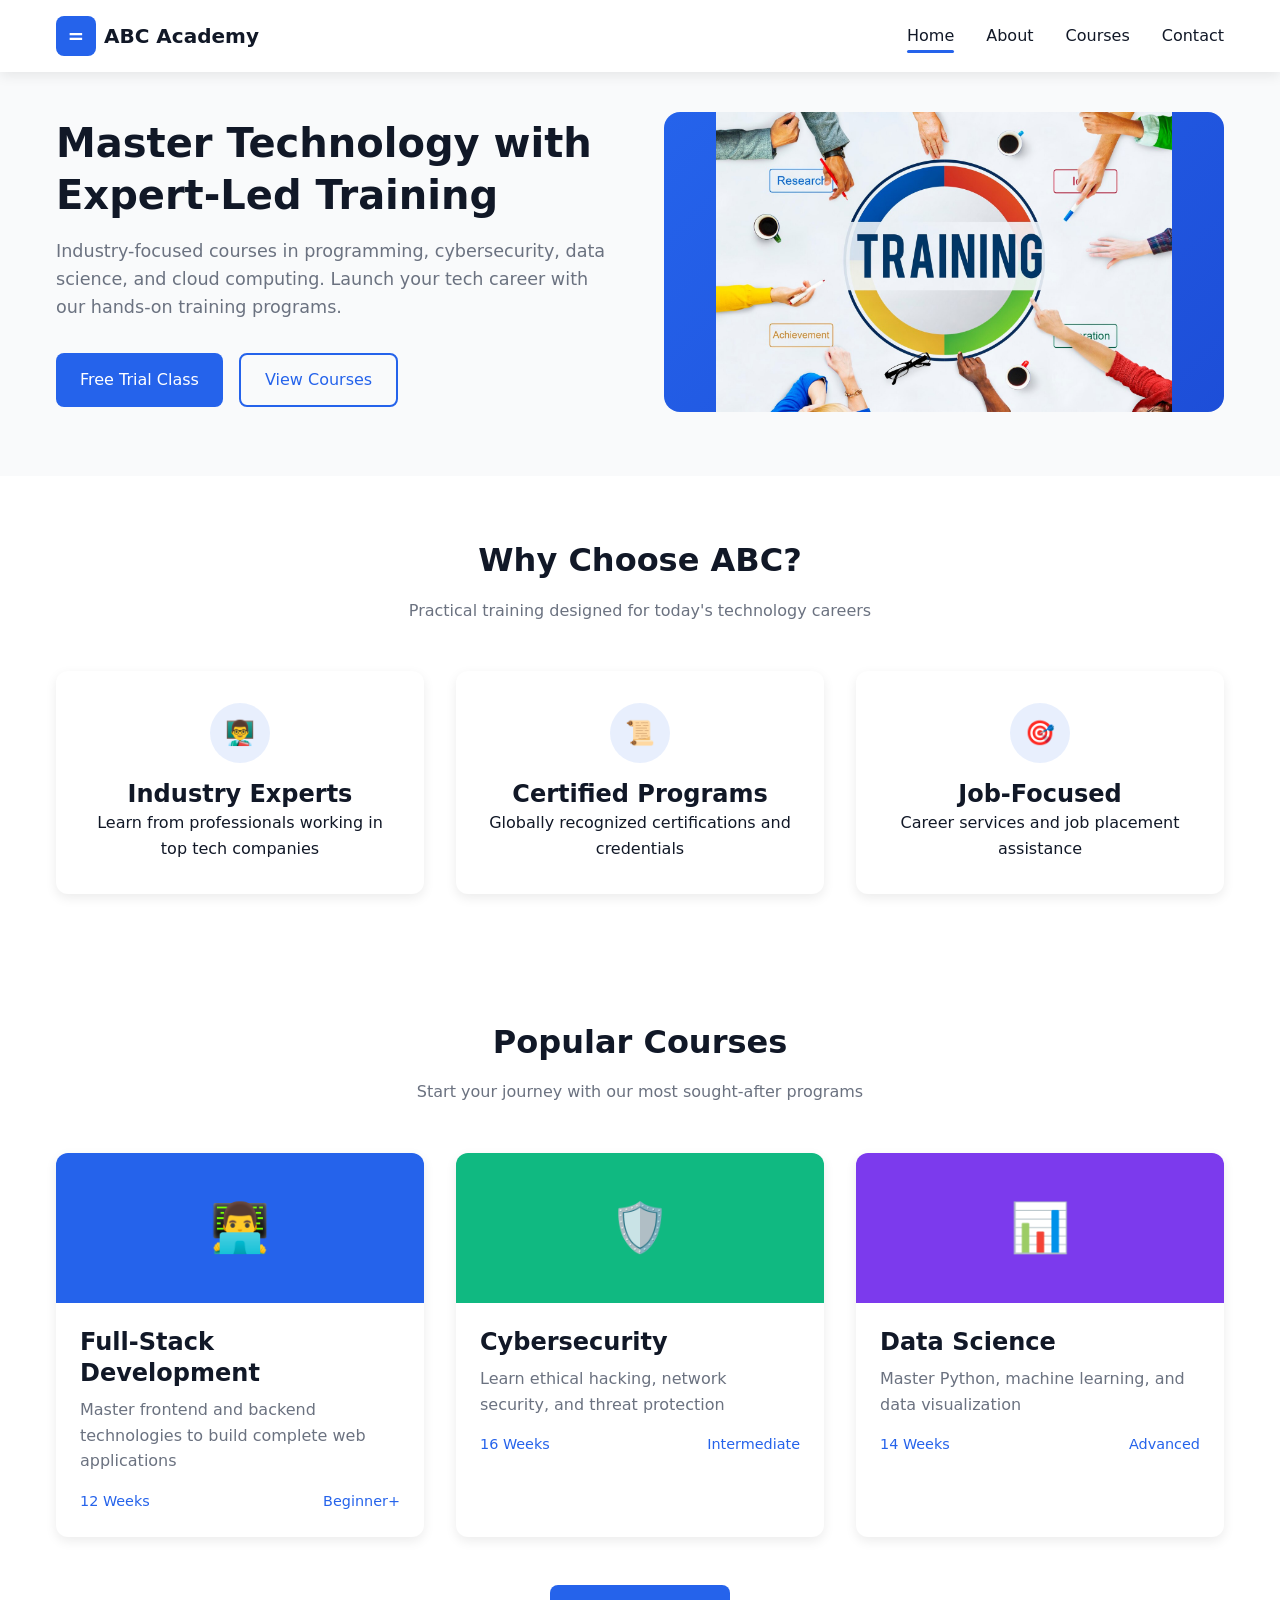
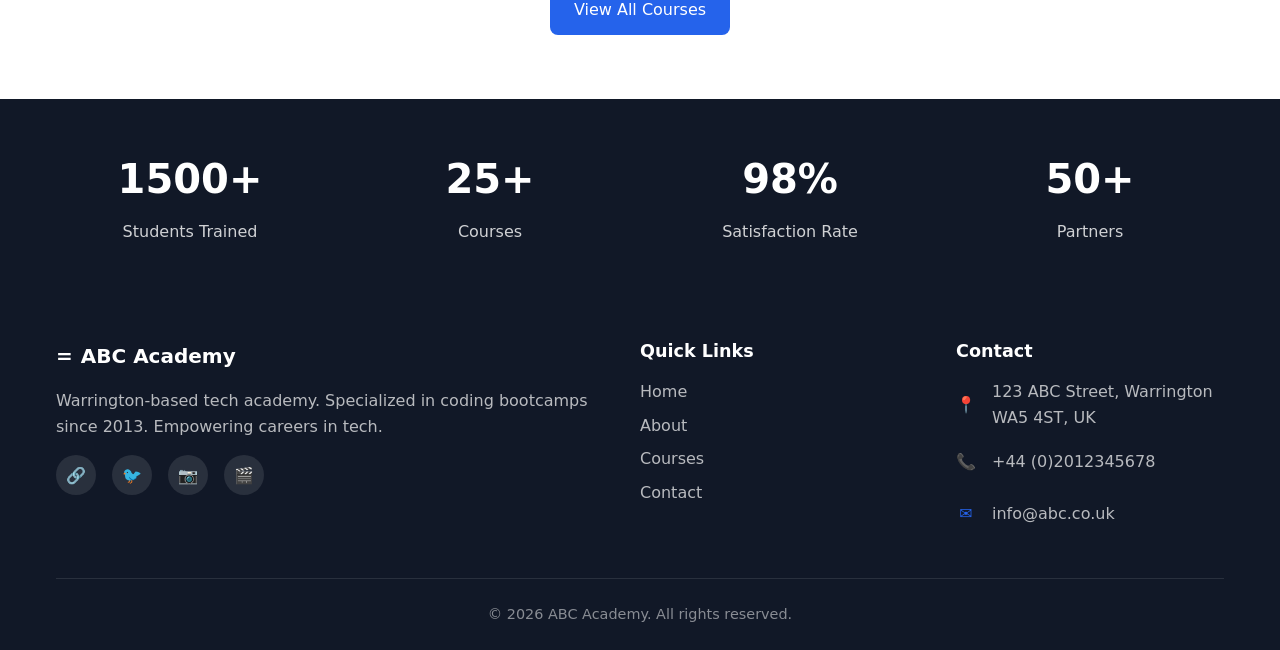
==== index.html @ 11ff4660 "multipage" ====
<!DOCTYPE html>
<html lang="en">
<head>
    <meta charset="UTF-8">
    <meta name="viewport" content="width=device-width, initial-scale=1.0">
    <title>ABC Academy | Technology Education</title>
    <link rel="stylesheet" href="style.css">
</head>
<body>
    <!-- Header -->
<header class="main-header">
    <div class="container">
        <nav class="navbar">
            <a href="index.html" class="logo">
                <div class="logo-icon">=</div>
                ABC Academy
            </a>
            
            <!-- Mobile menu checkbox -->
            <input type="checkbox" id="menu-toggle">
            
            <!-- Hamburger -->
            <label for="menu-toggle" class="mobile-menu-btn"></label>
            
            <!-- Navigation Links -->
            <ul class="nav-links">
                <li><a href="index.html" class="active">Home</a></li>
                <li><a href="about.html">About</a></li>
                <li><a href="courses.html">Courses</a></li>
                <li><a href="contact.html">Contact</a></li>
            </ul>
        </nav>
    </div>
</header>

    <!-- Hero Section -->
    <section class="hero">
        <div class="container">
            <div class="hero-content">
                <div class="hero-text">
                    <h1>Master Technology with Expert-Led Training</h1>
                    <p>Industry-focused courses in programming, cybersecurity, data science, and cloud computing. Launch your tech career with our hands-on training programs.</p>
                    
                    <div class="hero-buttons">
                        <a href="contact.html" class="btn btn-primary">Free Trial Class</a>
                        <a href="courses.html" class="btn btn-secondary">View Courses</a>
                    </div>
                </div>
                
                <div class="hero-image">
                    <img src="images/training.jpg"  height="300px" alt="something something">
                </div>
            </div>
        </div>
    </section>

    <!-- Features -->
    <section class="features">
        <div class="container">
            <h2 class="section-title">Why Choose ABC?</h2>
            <p class="section-subtitle">Practical training designed for today's technology careers</p>
            
            <div class="features-grid">
                <div class="feature-card">
                    <div class="feature-icon">👨‍🏫</div>
                    <h3>Industry Experts</h3>
                    <p>Learn from professionals working in top tech companies</p>
                </div>
                
                <div class="feature-card">
                    <div class="feature-icon">📜</div>
                    <h3>Certified Programs</h3>
                    <p>Globally recognized certifications and credentials</p>
                </div>
                
                <div class="feature-card">
                    <div class="feature-icon">🎯</div>
                    <h3>Job-Focused</h3>
                    <p>Career services and job placement assistance</p>
                </div>
            </div>
        </div>
    </section>

    <!-- Popular Courses -->
    <section class="courses">
        <div class="container">
            <h2 class="section-title">Popular Courses</h2>
            <p class="section-subtitle">Start your journey with our most sought-after programs</p>
            
            <div class="courses-grid">
                <div class="course-card">
                    <div class="course-image" style="background: var(--primary);">👨‍💻</div>
                    <div class="course-content">
                        <h3>Full-Stack Development</h3>
                        <p>Master frontend and backend technologies to build complete web applications</p>
                        <div class="course-meta">
                            <span>12 Weeks</span>
                            <span>Beginner+</span>
                        </div>
                    </div>
                </div>
                
                <div class="course-card">
                    <div class="course-image" style="background: var(--secondary);">🛡️</div>
                    <div class="course-content">
                        <h3>Cybersecurity</h3>
                        <p>Learn ethical hacking, network security, and threat protection</p>
                        <div class="course-meta">
                            <span>16 Weeks</span>
                            <span>Intermediate</span>
                        </div>
                    </div>
                </div>
                
                <div class="course-card">
                    <div class="course-image" style="background: #7c3aed;">📊</div>
                    <div class="course-content">
                        <h3>Data Science</h3>
                        <p>Master Python, machine learning, and data visualization</p>
                        <div class="course-meta">
                            <span>14 Weeks</span>
                            <span>Advanced</span>
                        </div>
                    </div>
                </div>
            </div>
            
            <div style="text-align: center; margin-top: 3rem;">
                <a href="courses.html" class="btn btn-primary">View All Courses</a>
            </div>
        </div>
    </section>

    <!-- Stats -->
    <section class="stats">
        <div class="container">
            <div class="stats-grid">
                <div class="stat-item">
                    <span class="stat-number">1500+</span>
                    <span class="stat-label">Students Trained</span>
                </div>
                <div class="stat-item">
                    <span class="stat-number">25+</span>
                    <span class="stat-label">Courses</span>
                </div>
                <div class="stat-item">
                    <span class="stat-number">98%</span>
                    <span class="stat-label">Satisfaction Rate</span>
                </div>
                <div class="stat-item">
                    <span class="stat-number">50+</span>
                    <span class="stat-label">Partners</span>
                </div>
            </div>
        </div>
    </section>

    <!-- Footer -->
    <footer class="main-footer">
        <div class="container">
            <div class="footer-content">
                <div class="footer-about">
                    <div class="footer-logo">
                        <span class="icon">=</span>
                        ABC Academy
                    </div>
                    <p>Warrington-based tech academy. Specialized in coding bootcamps since 2013. Empowering careers in tech.</p>
                    <div class="social-icons">
                        <a href="#">🔗</a>
                        <a href="#">🐦</a>
                        <a href="#">📷</a>
                        <a href="#">🎬</a>
                    </div>
                </div>
                
                <div class="footer-links">
                    <h4>Quick Links</h4>
                    <ul>
                        <li><a href="index.html">Home</a></li>
                        <li><a href="about.html">About</a></li>
                        <li><a href="courses.html">Courses</a></li>
                        <li><a href="contact.html">Contact</a></li>
                    </ul>
                </div>
                
                <div class="footer-contact">
                    <h4>Contact</h4>
                    <div class="contact-item footer">
                        <span class="icon">📍</span>
                        <span>123 ABC Street, Warrington WA5 4ST, UK</span>
                    </div>
                    <div class="contact-item footer">
                        <span class="icon">📞</span>
                        <span>+44 (0)2012345678</span>
                    </div>
                    <div class="contact-item footer">
                        <span class="icon">✉️</span>
                        <span>info@abc.co.uk</span>
                    </div>
                </div>
            </div>
            
            <div class="footer-bottom">
                <p>&copy; 2026 ABC Academy. All rights reserved.</p>
            </div>
        </div>
    </footer>

</body>
</html>
---- style.css ----
/* CSS Variables */
:root {
    --primary: #2563eb;
    --primary-dark: #1d4ed8;
    --secondary: #10b981;
    --dark: #111827;
    --gray: #6b7280;
    --light: #f9fafb;
    --white: #ffffff;
    --shadow: 0 4px 12px rgba(0, 0, 0, 0.08);
    --border: 1px solid #e5e7eb;
}

/* Reset & Base Styles */
* {
    margin: 0;
    padding: 0;
    box-sizing: border-box;
}

html {
    scroll-behavior: smooth;
}

body {
    font-family: system-ui, -apple-system, sans-serif;
    line-height: 1.6;
    color: var(--dark);
    background: var(--white);
}

.container {
    width: 100%;
    max-width: 1200px;
    margin: 0 auto;
    padding: 0 1rem;
}

section {
    padding: 4rem 0;
}

/* Typography */
h1, h2, h3, h4 {
    font-weight: 700;
    line-height: 1.3;
}

h1 { font-size: 2.5rem; }
h2 { font-size: 2rem; }
h3 { font-size: 1.5rem; }

.section-title {
    text-align: center;
    margin-bottom: 1rem;
}

.section-subtitle {
    text-align: center;
    color: var(--gray);
    max-width: 600px;
    margin: 0 auto 3rem;
}

/* Navigation */
.main-header {
    position: fixed;
    top: 0;
    width: 100%;
    background: var(--white);
    box-shadow: var(--shadow);
    z-index: 1000;
    padding: 1rem 0;
}

.navbar {
    display: flex;
    justify-content: space-between;
    align-items: center;
    position: relative;
}

.logo {
    display: flex;
    align-items: center;
    gap: 0.5rem;
    text-decoration: none;
    color: var(--dark);
    font-weight: 700;
    font-size: 1.25rem;
}

.logo-icon {
    width: 40px;
    height: 40px;
    background: var(--primary);
    color: var(--white);
    border-radius: 8px;
    display: flex;
    align-items: center;
    justify-content: center;
}

.nav-links {
    display: flex;
    gap: 2rem;
    list-style: none;
}

.nav-links a {
    text-decoration: none;
    color: var(--dark);
    font-weight: 500;
    padding: 0.5rem 0;
    position: relative;
}

.nav-links a:hover {
    color: var(--primary);
}

/* Pseudo-element for active state */
.nav-links a.active::after {
    content: '';
    position: absolute;
    bottom: 0;
    left: 0;
    width: 100%;
    height: 3px;
    background: var(--primary);
    border-radius: 2px;
}

/* Mobile Menu */
#menu-toggle {
    position: absolute;
    opacity: 0;
    width: 0;
    height: 0;
    margin: 0;
    padding: 0;
    border: 0;
}

.mobile-menu-btn {
    display: none;
    background: none;
    border: none;
    font-size: 1.5rem;
    cursor: pointer;
    color: var(--dark);
    padding: 0.5rem;
    z-index: 1001;
}

/* Buttons */
.btn {
    display: inline-flex;
    align-items: center;
    gap: 0.5rem;
    padding: 0.75rem 1.5rem;
    border-radius: 8px;
    text-decoration: none;
    font-weight: 500;
    border: none;
    cursor: pointer;
    transition: all 0.3s;
}

.btn-primary {
    background: var(--primary);
    color: var(--white);
}

.btn-primary:hover {
    background: var(--primary-dark);
    transform: translateY(-2px);
}

.btn-secondary {
    background: transparent;
    border: 2px solid var(--primary);
    color: var(--primary);
}

.btn-secondary:hover {
    background: var(--primary);
    color: var(--white);
}

.btn-block {
    width: 100%;
    justify-content: center;
}

/* Hero Section */
.hero {
    padding-top: 7rem;
    background: var(--light);
}

.hero-content {
    display: grid;
    grid-template-columns: 1fr 1fr;
    gap: 3rem;
    align-items: center;
}

.hero-text h1 {
    margin-bottom: 1rem;
}

.hero-text p {
    color: var(--gray);
    margin-bottom: 2rem;
    font-size: 1.1rem;
}

.hero-buttons {
    display: flex;
    gap: 1rem;
}

.hero-image {
    background: linear-gradient(135deg, var(--primary), var(--primary-dark));
    height: 300px;
    border-radius: 16px;
    display: flex;
    align-items: center;
    justify-content: center;
    color: var(--white);
    font-size: 4rem;
}

/* Features Section */
.features-grid {
    display: grid;
    grid-template-columns: repeat(auto-fit, minmax(250px, 1fr));
    gap: 2rem;
}

.feature-card {
    background: var(--white);
    padding: 2rem;
    border-radius: 12px;
    box-shadow: var(--shadow);
    text-align: center;
    transition: transform 0.3s;
}

.feature-card:hover {
    transform: translateY(-5px);
}

.feature-icon {
    width: 60px;
    height: 60px;
    background: rgba(37, 99, 235, 0.1);
    border-radius: 50%;
    display: flex;
    align-items: center;
    justify-content: center;
    margin: 0 auto 1rem;
    color: var(--primary);
    font-size: 1.5rem;
}

/* Courses Section */
.courses-grid {
    display: grid;
    grid-template-columns: repeat(auto-fit, minmax(280px, 1fr));
    gap: 2rem;
}

.course-card {
    background: var(--white);
    border-radius: 12px;
    overflow: hidden;
    box-shadow: var(--shadow);
    transition: transform 0.3s;
}

.course-card:hover {
    transform: translateY(-5px);
}

.course-image {
    height: 150px;
    display: flex;
    align-items: center;
    justify-content: center;
    color: var(--white);
    font-size: 3rem;
}

.course-content {
    padding: 1.5rem;
}

.course-content h3 {
    margin-bottom: 0.5rem;
}

.course-content p {
    color: var(--gray);
    margin-bottom: 1rem;
}

.course-meta {
    display: flex;
    justify-content: space-between;
    color: var(--primary);
    font-weight: 500;
    font-size: 0.9rem;
}

/* About Page */
.about-content {
    align-items: center;
}

.about-text p {
    color: var(--gray);
    margin-bottom: 1rem;
}

.values-grid {
    display: grid;
    grid-template-columns: repeat(auto-fit, minmax(250px, 1fr));
    gap: 2rem;
    margin-top: 3rem;
}

.value-card {
    text-align: center;
    padding: 2rem;
}

.value-card .icon {
    font-size: 2.5rem;
    color: var(--primary);
    margin-bottom: 1rem;
}

/* Stats */
.stats {
    background: var(--dark);
    color: var(--white);
    padding: 3rem 0;
}

.stats-grid {
    display: grid;
    grid-template-columns: repeat(auto-fit, minmax(200px, 1fr));
    gap: 2rem;
    text-align: center;
}

.stat-number {
    font-size: 2.5rem;
    font-weight: 700;
    display: block;
    margin-bottom: 0.5rem;
}

.stat-label {
    color: rgba(255, 255, 255, 0.8);
}

/*  Contact Form  */
.contact-content {
    display: grid;
    grid-template-columns: 1fr 1fr;
    gap: 3rem;
}

.contact-info h3 {
    margin-bottom: 1rem;
}

.contact-details {
    margin-top: 2rem;
}

.contact-item {
    display: flex;
    align-items: center;
    gap: 1rem;
    margin-bottom: 1rem;
}

.contact-item .icon {
    width: 40px;
    height: 40px;
    background: var(--light);
    border-radius: 50%;
    display: flex;
    align-items: center;
    justify-content: center;
    color: var(--primary);
}

.form-group {
    margin-bottom: 1rem;
}

.form-group label {
    display: block;
    margin-bottom: 0.5rem;
    font-weight: 500;
}

.form-group input,
.form-group select,
.form-group textarea {
    width: 100%;
    padding: 0.75rem;
    border: var(--border);
    border-radius: 8px;
    font-family: inherit;
}

.form-group textarea {
    min-height: 150px;
    resize: vertical;
}

/* Footer */
.main-footer {
    background: var(--dark);
    color: var(--white);
    padding: 3rem 0 1.5rem;
}

.footer-content {
    display: grid;
    grid-template-columns: 2fr 1fr 1fr;
    gap: 3rem;
    margin-bottom: 2rem;
}

.footer-logo {
    display: flex;
    align-items: center;
    gap: 0.5rem;
    font-size: 1.25rem;
    font-weight: 700;
    margin-bottom: 1rem;
}

.footer-about p {
    color: rgba(255, 255, 255, 0.7);
    margin: 1rem 0;
}

.social-icons {
    display: flex;
    gap: 1rem;
    margin-top: 1rem;
}

.social-icons a {
    width: 40px;
    height: 40px;
    background: rgba(255, 255, 255, 0.1);
    border-radius: 50%;
    display: flex;
    align-items: center;
    justify-content: center;
    color: var(--white);
    text-decoration: none;
    transition: all 0.3s;
}

.social-icons a:hover {
    background: var(--primary);
    transform: translateY(-3px);
}

.footer-links h4,
.footer-contact h4 {
    margin-bottom: 1rem;
    font-size: 1.1rem;
}

.footer-links ul {
    list-style: none;
}

.footer-links a {
    color: rgba(255, 255, 255, 0.7);
    text-decoration: none;
    display: block;
    margin-bottom: 0.5rem;
    transition: color 0.3s;
}

.footer-links a:hover {
    color: var(--white);
    padding-left: 5px;
}

.contact-item.footer {
    color: rgba(255, 255, 255, 0.7);
    margin-bottom: 0.75rem;
}

.contact-item.footer .icon {
    background: transparent;
    color: var(--primary);
    width: 20px;
}

.footer-bottom {
    text-align: center;
    padding-top: 1.5rem;
    border-top: 1px solid rgba(255, 255, 255, 0.1);
    color: rgba(255, 255, 255, 0.5);
    font-size: 0.9rem;
}


/* Pricing Section */
.pricing {
    background: var(--light);
}

.pricing-grid {
    display: grid;
    grid-template-columns: repeat(auto-fit, minmax(300px, 1fr));
    gap: 2rem;
}

.price-card {
    background: var(--white);
    padding: 2rem;
    border-radius: 12px;
    box-shadow: var(--shadow);
    text-align: center;
}

.price {
    font-size: 2.5rem;
    font-weight: 700;
    color: var(--primary);
    margin: 1rem 0;
}

.price-period {
    color: var(--gray);
    font-size: 0.9rem;
}

.price-card ul {
    list-style: none;
    margin: 1.5rem 0;
    text-align: left;
    padding-left: 1rem;
}

.price-card li {
    margin-bottom: 0.5rem;
}

/* Hours Section */
.hours {
    margin-top: 2rem;
    background: var(--light);
    padding: 1.5rem;
    border-radius: 12px;
}

.hours h4 {
    margin-bottom: 1rem;
}

.hours ul {
    list-style: none;
}

.hours li {
    margin-bottom: 0.5rem;
}

/* Map Section */
.map-container {
    background: #ddd;
    height: 300px;
    border-radius: 12px;
    display: flex;
    align-items: center;
    justify-content: center;
    color: var(--gray);
    margin-top: 2rem;
}

.map-content {
    text-align: center;
}

/* Responsive Design */
@media (max-width: 768px) {
    h1 { font-size: 2rem; }
    h2 { font-size: 1.75rem; }
    
    section { padding: 3rem 0; }
    
    .hero-content,
    .about-content,
    .contact-content,
    .footer-content {
        grid-template-columns: 1fr;
    }
    
    /* Mobile menu fix*/
    .mobile-menu-btn {
        display: block;
    }
    
    .mobile-menu-btn::before {
        content: '☰';
    }
    
    #menu-toggle:checked + .mobile-menu-btn::before {
        content: '✕';
    }
    
    .nav-links {
        display: none;
        position: absolute;
        top: 100%;
        left: 0;
        width: 100%;
        background: var(--white);
        flex-direction: column;
        padding: 1rem;
        box-shadow: var(--shadow);
        z-index: 1000;
    }
    
    #menu-toggle:checked ~ .nav-links {
        display: flex;
    }
    
    .hero-buttons {
        flex-direction: column;
    }
    
    .hero-image{
        height: 250px;
        font-size: 3rem;
    }
    
    .floating-btn {
        width: 50px;
        height: 50px;
        font-size: 1.25rem;
        bottom: 1rem;
        right: 1rem;
    }
}

@media (max-width: 480px) {
    .hero-text h1 { font-size: 1.75rem; }
    .section-title { font-size: 1.5rem; }
    
    .btn {
        padding: 0.5rem 1rem;
        font-size: 0.9rem;
    }
}
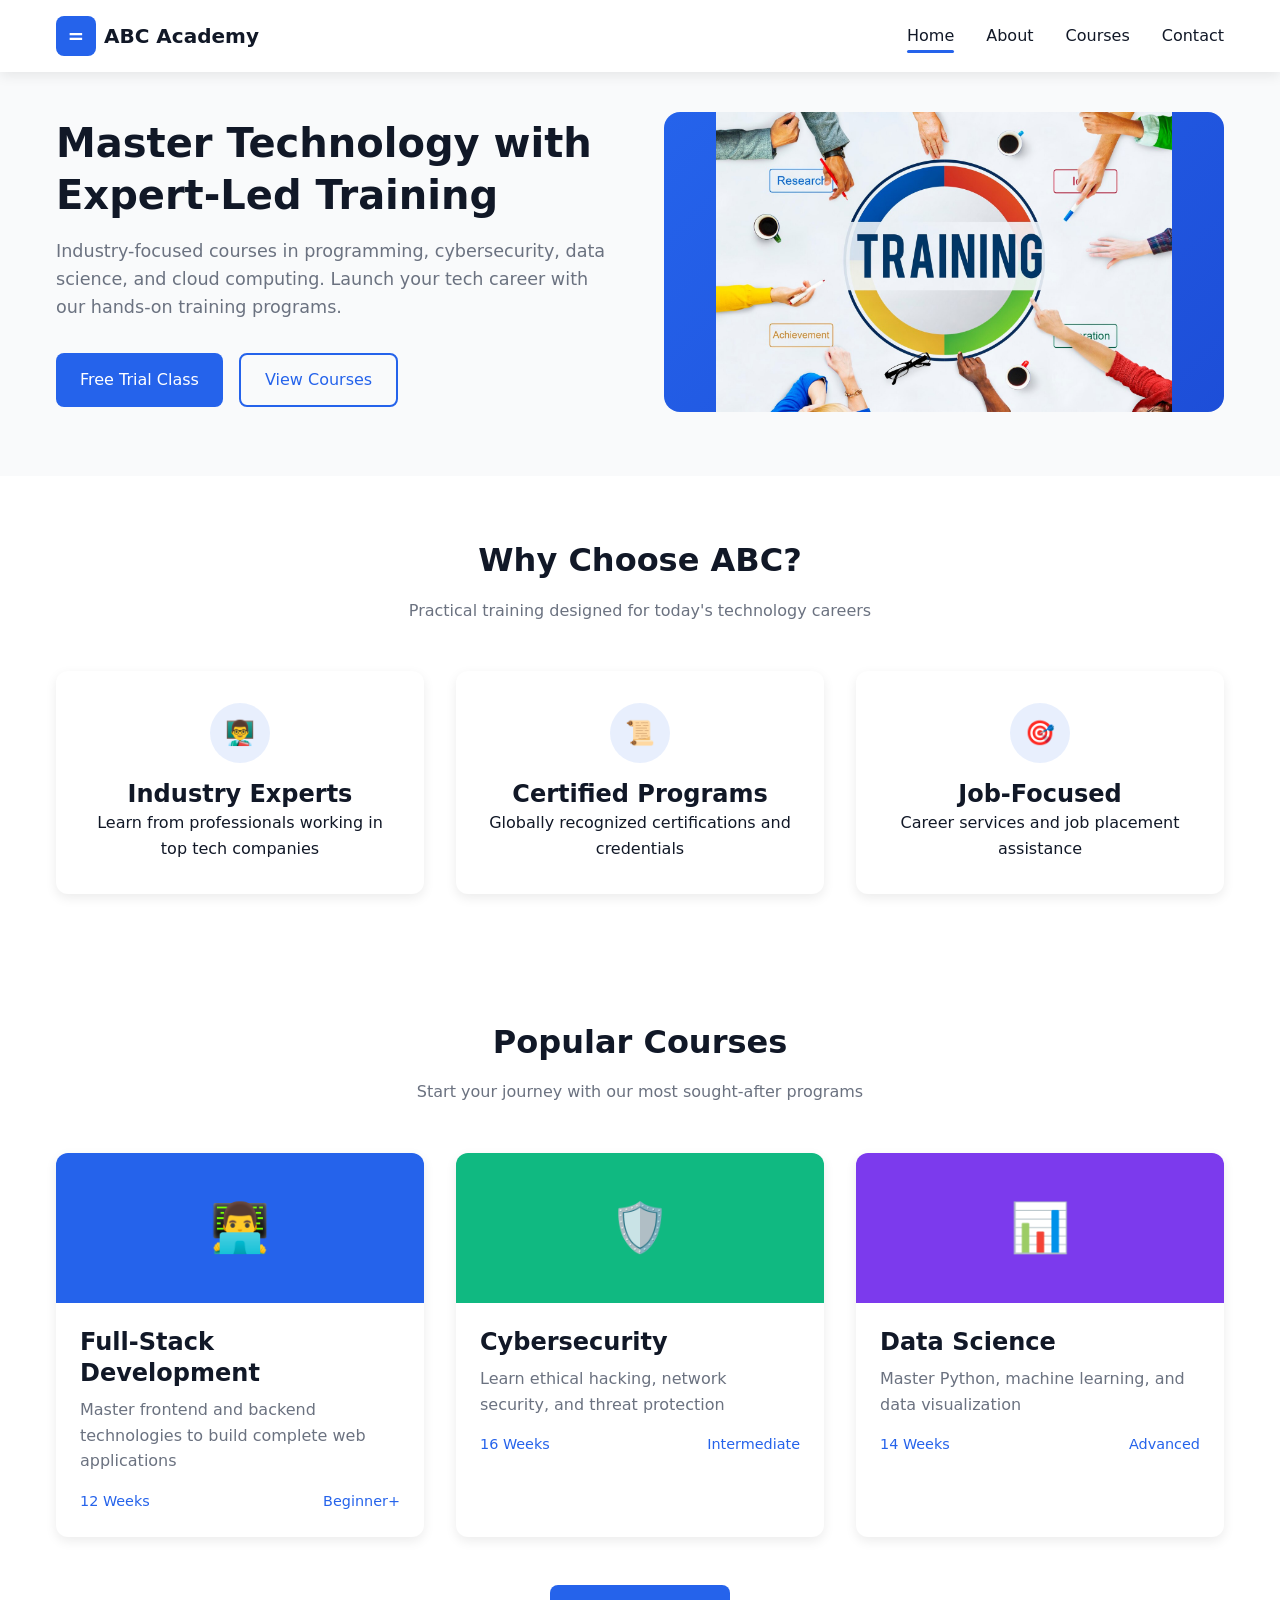
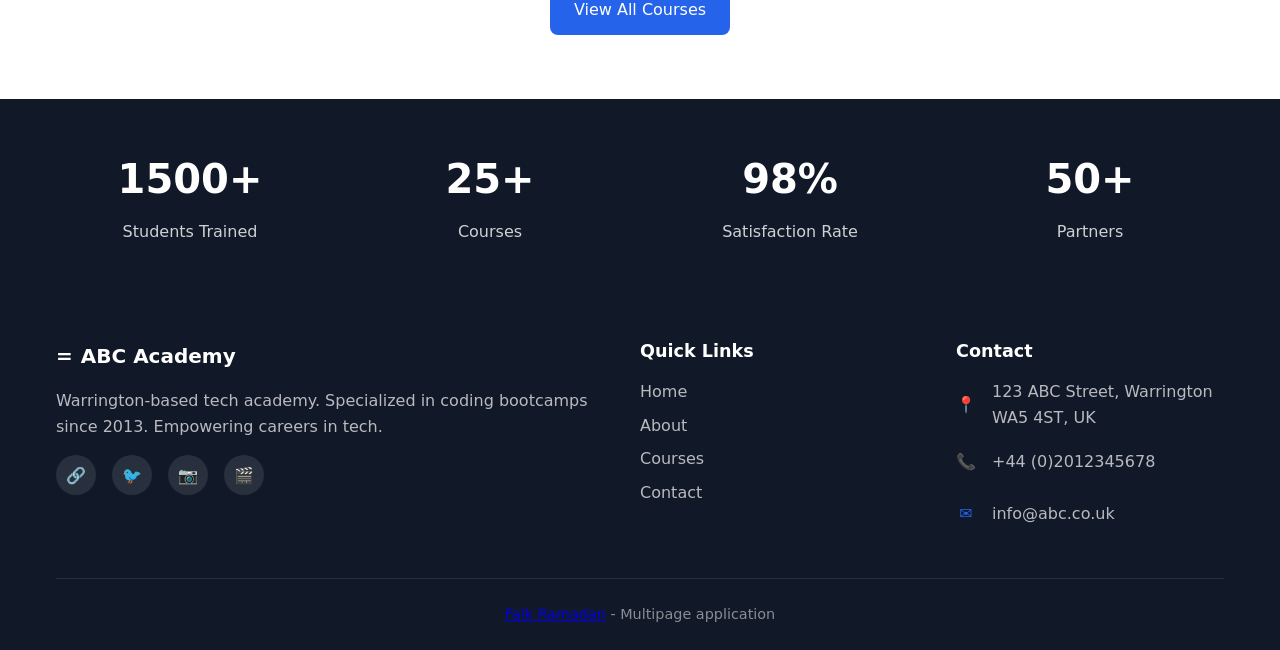
==== commit d9a467c5: "a href update" ====
--- a/index.html
+++ b/index.html
@@ -202,7 +202,7 @@
             </div>
             
             <div class="footer-bottom">
-                <p>&copy; 2026 ABC Academy. All rights reserved.</p>
+                <p><a href="http://www.faikguler.com" target="_blank">Faik Ramadan</a> - Multipage application</p>
             </div>
         </div>
     </footer>
